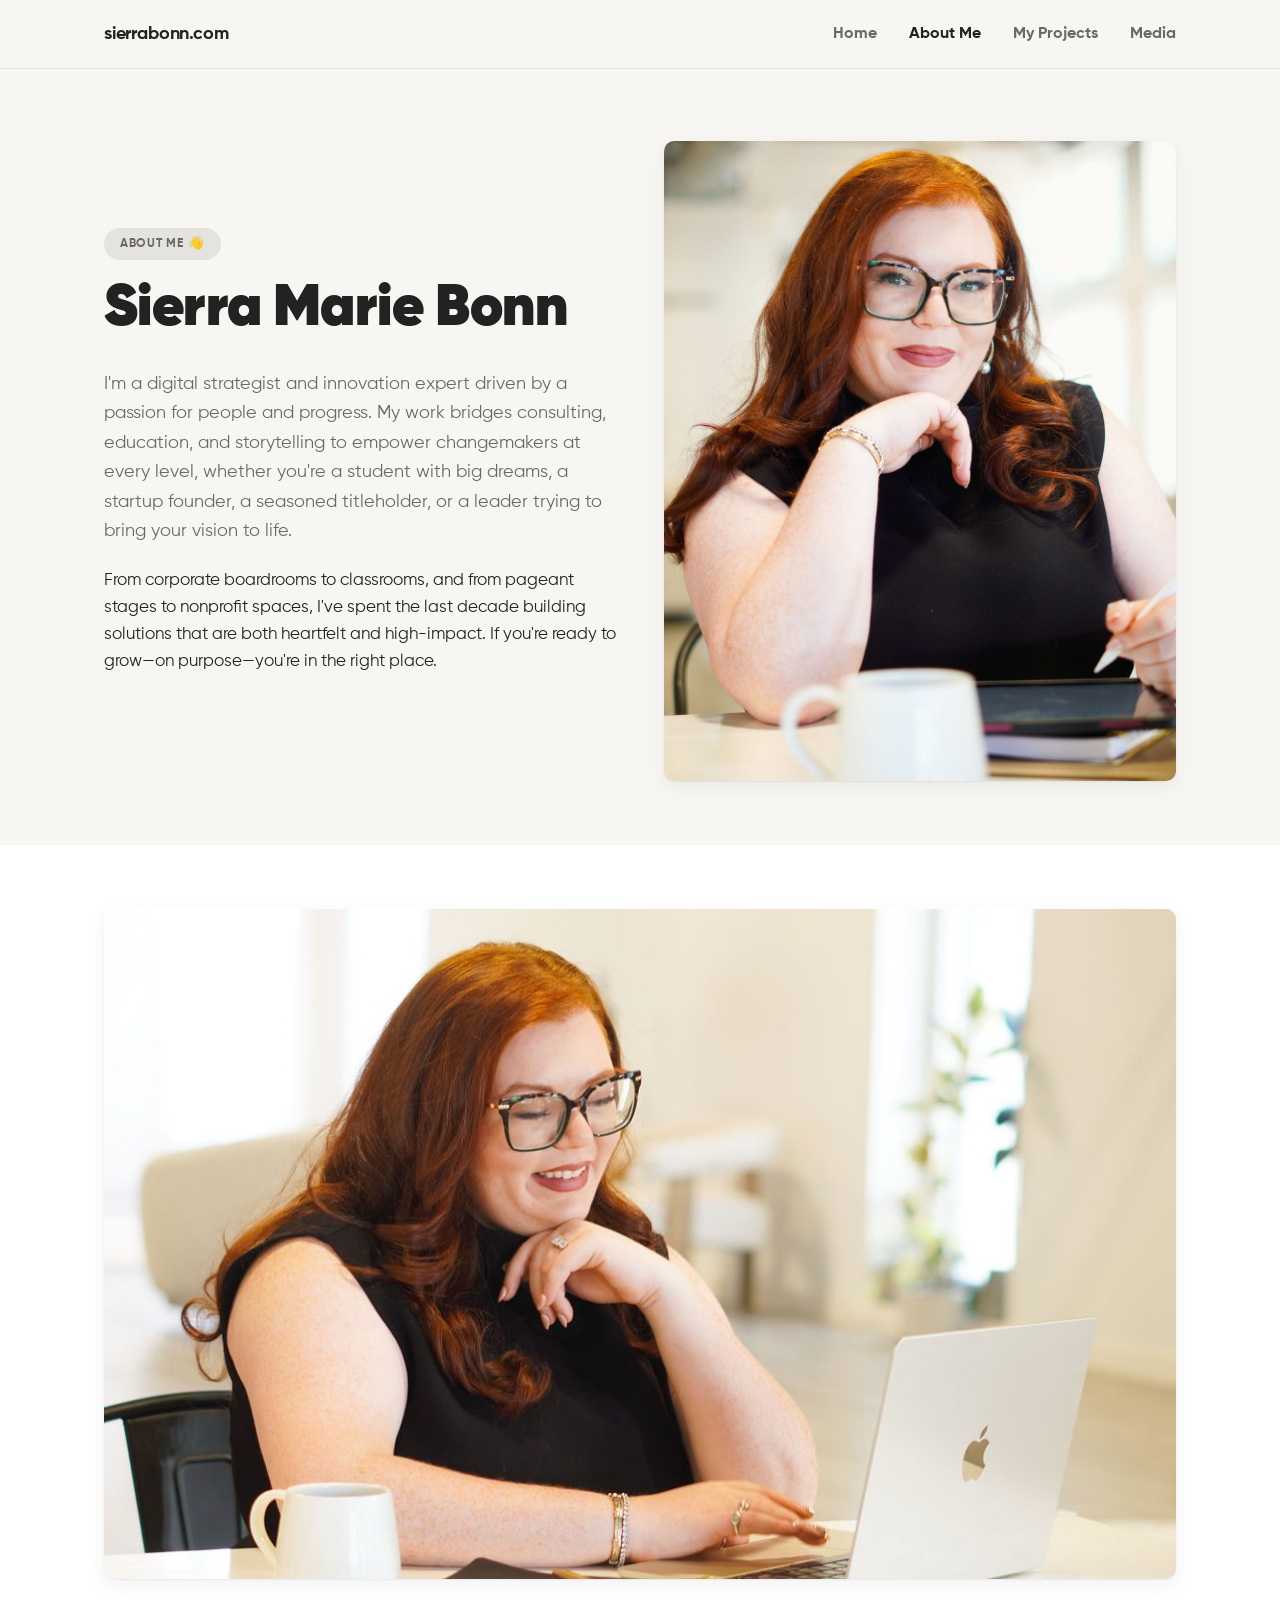
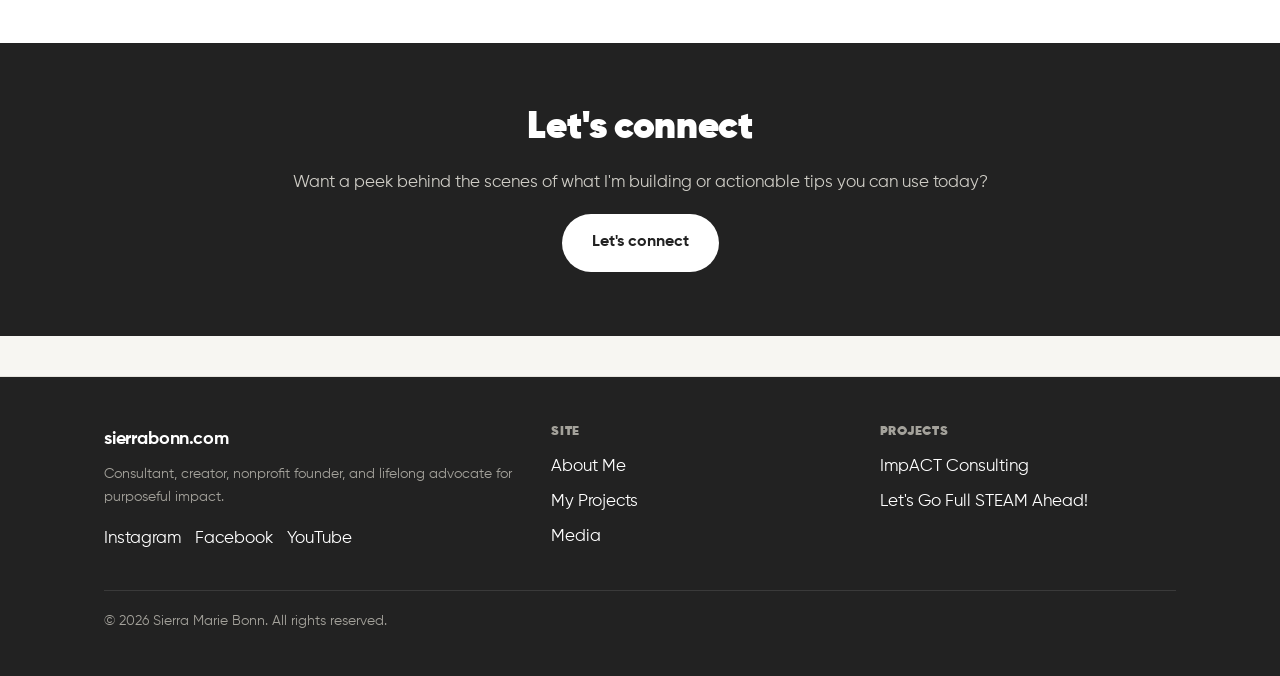
==== about-me.html @ 6b4b202c "Initial commit: sierrabonn.com rebuild from Framer to plain HTML/CSS/JS Rebuilt from the live Framer" ====
<!DOCTYPE html>
<html lang="en">
<head>
<meta charset="UTF-8">
<meta name="viewport" content="width=device-width, initial-scale=1">
<title>About Sierra Marie Bonn</title>
<meta name="description" content="Sierra Marie Bonn is a digital strategist and innovation expert whose work bridges consulting, education, and storytelling to empower changemakers.">
<link rel="canonical" href="https://sierrabonn.com/about-me.html">
<meta property="og:type" content="profile">
<meta property="og:title" content="About Sierra Marie Bonn">
<meta property="og:description" content="Sierra Marie Bonn is a digital strategist and innovation expert whose work bridges consulting, education, and storytelling to empower changemakers.">
<meta property="og:url" content="https://sierrabonn.com/about-me.html">
<link rel="icon" href="/assets/images/favicon.png">
<link rel="apple-touch-icon" href="/assets/images/apple-touch-icon.png">
<link rel="stylesheet" href="/css/style.css">
</head>
<body>
<a class="skip-link" href="#main">Skip to content</a>
<header class="site-header">
  <div class="container">
    <a class="logo" href="/index.html">sierrabonn.com</a>
    <button class="nav-toggle" aria-expanded="false" aria-controls="primary-nav">&#9776; Menu</button>
    <nav class="primary-nav" id="primary-nav" aria-label="Primary">
      <ul>
        <li><a href="/index.html">Home</a></li>
        <li><a href="/about-me.html" aria-current="page">About Me</a></li>
        <li><a href="/my-projects.html">My Projects</a></li>
        <li><a href="/media.html">Media</a></li>
      </ul>
    </nav>
  </div>
</header>

<main id="main">
  <section class="hero align-left">
    <div class="container grid grid-2" style="align-items:center; gap:48px;">
      <div>
        <span class="eyebrow">About me &#128075;</span>
        <h1>Sierra Marie Bonn</h1>
        <p class="lede">I'm a digital strategist and innovation expert driven by a passion for people and progress. My work bridges consulting, education, and storytelling to empower changemakers at every level, whether you're a student with big dreams, a startup founder, a seasoned titleholder, or a leader trying to bring your vision to life.</p>
        <p>From corporate boardrooms to classrooms, and from pageant stages to nonprofit spaces, I've spent the last decade building solutions that are both heartfelt and high-impact. If you're ready to grow&mdash;on purpose&mdash;you're in the right place.</p>
      </div>
      <img class="photo-feature" src="/assets/images/sierra-impact-headshot.jpeg" alt="Portrait of Sierra Marie Bonn" loading="lazy">
    </div>
  </section>

  <section class="section-alt">
    <div class="container">
      <img class="photo-feature photo-feature-wide" src="/assets/images/using-computer.jpeg" alt="Sierra Marie Bonn at work" loading="lazy">
    </div>
  </section>

  <section class="section-black text-center">
    <div class="container">
      <h2>Let's connect</h2>
      <p class="lede" style="margin-left:auto;margin-right:auto;">Want a peek behind the scenes of what I'm building or actionable tips you can use today?</p>
      <a class="btn btn-primary" href="mailto:sierramariebonn@gmail.com" style="background:#fff; color:#222;">Let's connect</a>
    </div>
  </section>
</main>

<footer class="site-footer">
  <div class="container">
    <div class="footer-grid">
      <div>
        <p class="logo" style="margin-bottom:10px;">sierrabonn.com</p>
        <p class="small" style="color:#a4a29b;">Consultant, creator, nonprofit founder, and lifelong advocate for purposeful impact.</p>
        <div class="footer-social">
          <a href="https://www.instagram.com/sierramariebonn/">Instagram</a>
          <a href="https://www.facebook.com/SierraMBonn/">Facebook</a>
          <a href="https://www.youtube.com/c/SierraMarieBonn/videos">YouTube</a>
        </div>
      </div>
      <div>
        <h4>Site</h4>
        <ul>
          <li><a href="/about-me.html">About Me</a></li>
          <li><a href="/my-projects.html">My Projects</a></li>
          <li><a href="/media.html">Media</a></li>
        </ul>
      </div>
      <div>
        <h4>Projects</h4>
        <ul>
          <li><a href="https://impactconsultingagency.org/">ImpACT Consulting</a></li>
          <li><a href="https://letsgofullsteamahead.com/">Let's Go Full STEAM Ahead!</a></li>
        </ul>
      </div>
    </div>
    <div class="footer-bottom">
      <p>&copy; 2026 Sierra Marie Bonn. All rights reserved.</p>
    </div>
  </div>
</footer>
<script src="/js/main.js"></script>
</body>
</html>
---- css/style.css ----
/* ==========================================================================
   sierrabonn.com — Personal site stylesheet
   Monochrome brand: soft black, white, off-white. Gilroy throughout
   (no separate display font) — distinct from the ImpACT Consulting brand
   kit on purpose, per Sierra's direction.
   ========================================================================== */

:root {
  --black: #222222;      /* soft black, not pure #000 — primary text, headlines, buttons */
  --white: #ffffff;
  --off-white: #f7f6f2;  /* page background */
  --line: #e5e3dd;       /* borders, dividers */
  --muted: #6b6963;      /* secondary/caption text */

  --font-body: "Gilroy", -apple-system, BlinkMacSystemFont, "Segoe UI", sans-serif;

  --maxw: 1120px;
  --radius: 10px;
  --shadow-card: 0 1px 2px rgba(34,34,34,0.06), 0 6px 20px rgba(34,34,34,0.06);
  --focus-ring: 0 0 0 3px rgba(34,34,34,0.35);
}

@font-face {
  font-family: "Gilroy";
  src: url("/assets/fonts/Gilroy-Light.woff2") format("woff2");
  font-weight: 300; font-style: normal; font-display: swap;
}
@font-face {
  font-family: "Gilroy";
  src: url("/assets/fonts/Gilroy-Regular.woff2") format("woff2");
  font-weight: 400; font-style: normal; font-display: swap;
}
@font-face {
  font-family: "Gilroy";
  src: url("/assets/fonts/Gilroy-Medium.woff2") format("woff2");
  font-weight: 500; font-style: normal; font-display: swap;
}
@font-face {
  font-family: "Gilroy";
  src: url("/assets/fonts/Gilroy-Bold.woff2") format("woff2");
  font-weight: 700; font-style: normal; font-display: swap;
}
@font-face {
  font-family: "Gilroy";
  src: url("/assets/fonts/Gilroy-Heavy.woff2") format("woff2");
  font-weight: 800; font-style: normal; font-display: swap;
}

/* ---------- Reset ---------- */
*, *::before, *::after { box-sizing: border-box; }
html { scroll-behavior: smooth; }
body {
  margin: 0;
  background: var(--off-white);
  color: var(--black);
  font-family: var(--font-body);
  font-size: 17px;
  line-height: 1.6;
  -webkit-font-smoothing: antialiased;
}
img { max-width: 100%; display: block; height: auto; }
a { color: var(--black); text-decoration: none; }
a:hover { text-decoration: underline; }
h1, h2, h3, h4 {
  font-family: var(--font-body);
  font-weight: 800;
  line-height: 1.1;
  letter-spacing: -0.01em;
  color: var(--black);
  margin: 0 0 0.5em;
}
h1 { font-size: clamp(2.4rem, 4vw + 1rem, 3.6rem); }
h2 { font-size: clamp(1.7rem, 2vw + 1rem, 2.4rem); }
h3 { font-size: 1.3rem; font-weight: 700; }
p { margin: 0 0 1.1em; }
.container {
  max-width: var(--maxw);
  margin: 0 auto;
  padding: 0 24px;
}
.visually-hidden {
  position: absolute; width: 1px; height: 1px;
  overflow: hidden; clip: rect(0 0 0 0); white-space: nowrap;
}
.skip-link {
  position: absolute; left: -999px; top: 0;
  background: var(--black); color: #fff;
  padding: 10px 16px; z-index: 100; border-radius: 0 0 8px 0;
}
.skip-link:focus { left: 0; }

a:focus-visible, button:focus-visible, input:focus-visible,
select:focus-visible, textarea:focus-visible {
  outline: none;
  box-shadow: var(--focus-ring);
  border-radius: 4px;
}

/* ---------- Header / Nav ---------- */
.site-header {
  border-bottom: 1px solid var(--line);
  background: var(--off-white);
  position: sticky;
  top: 0;
  z-index: 50;
}
.site-header .container {
  display: flex;
  align-items: center;
  justify-content: space-between;
  padding-top: 20px;
  padding-bottom: 20px;
  gap: 24px;
}
.logo {
  font-weight: 700;
  font-size: 1.1rem;
  color: var(--black);
  letter-spacing: -0.01em;
}
.nav-toggle {
  display: none;
  align-items: center;
  justify-content: center;
  min-width: 44px;
  min-height: 44px;
  background: none;
  border: 1px solid var(--line);
  border-radius: 8px;
  padding: 8px 10px;
  font-size: 1.1rem;
  cursor: pointer;
  color: var(--black);
}
.primary-nav ul {
  list-style: none;
  display: flex;
  align-items: center;
  gap: 32px;
  margin: 0;
  padding: 0;
}
.primary-nav a {
  color: var(--muted);
  font-weight: 600;
  font-size: 0.98rem;
}
.primary-nav a:hover,
.primary-nav a[aria-current="page"] { color: var(--black); text-decoration: none; }

@media (max-width: 780px) {
  .nav-toggle { display: inline-flex; }
  .primary-nav {
    position: absolute;
    left: 0; right: 0; top: 100%;
    background: var(--off-white);
    border-bottom: 1px solid var(--line);
    display: none;
  }
  .primary-nav.open { display: block; }
  .primary-nav ul {
    flex-direction: column;
    align-items: stretch;
    gap: 0;
    padding: 8px 24px 20px;
  }
  .primary-nav li { border-top: 1px solid var(--line); }
  .primary-nav li:first-child { border-top: none; }
  .primary-nav a { display: block; padding: 14px 4px; }
}

/* ---------- Hero ---------- */
.hero { padding: 72px 0 64px; }
.hero.align-left { text-align: left; }
.hero-actions {
  display: flex;
  gap: 14px;
  flex-wrap: wrap;
  margin-top: 28px;
}
.hero .lede {
  font-size: 1.15rem;
  color: var(--muted);
  max-width: 560px;
}

/* ---------- Buttons ---------- */
.btn {
  display: inline-block;
  padding: 14px 28px;
  border-radius: 999px;
  font-weight: 700;
  font-size: 0.98rem;
  border: 2px solid transparent;
  cursor: pointer;
}
.btn-primary { background: var(--black); color: #fff; }
.btn-primary:hover { background: #000; text-decoration: none; color: #fff; }
.btn-outline { border-color: var(--black); color: var(--black); background: transparent; }
.btn-outline:hover { background: var(--black); color: var(--off-white); text-decoration: none; }

/* ---------- Sections ---------- */
section { padding: 64px 0; }
.section-alt { background: var(--white); }
.section-black { background: var(--black); color: var(--off-white); }
.section-black h2, .section-black h1 { color: var(--white); }
.section-black .muted, .section-black p { color: #cfcdc6; }
.section-head { max-width: 640px; margin: 0 auto 40px; }
.section-head.align-left { margin-left: 0; }
.eyebrow {
  display: inline-block;
  color: var(--muted);
  background: var(--line);
  border-radius: 999px;
  padding: 6px 16px;
  font-weight: 700;
  font-size: 0.78rem;
  letter-spacing: 0.06em;
  text-transform: uppercase;
  margin-bottom: 18px;
}

/* ---------- Grid / Cards ---------- */
.grid { display: grid; gap: 24px; }
.grid-2 { grid-template-columns: repeat(2, 1fr); }
.grid-3 { grid-template-columns: repeat(3, 1fr); }
@media (max-width: 880px) {
  .grid-2, .grid-3 { grid-template-columns: 1fr; }
}
.card {
  background: var(--white);
  border: 1px solid var(--line);
  border-radius: var(--radius);
  padding: 28px;
  box-shadow: var(--shadow-card);
}
.card h3 { margin-bottom: 10px; }
.card .tag {
  display: inline-block;
  font-size: 0.72rem;
  font-weight: 700;
  letter-spacing: 0.05em;
  text-transform: uppercase;
  color: var(--muted);
  background: var(--off-white);
  padding: 4px 10px;
  border-radius: 999px;
  margin-bottom: 12px;
}
.card-link { font-weight: 700; }

/* Photo */
.photo-feature {
  width: 100%;
  aspect-ratio: 4 / 5;
  border-radius: var(--radius);
  box-shadow: var(--shadow-card);
  object-fit: cover;
}
.photo-feature-wide { aspect-ratio: 16 / 10; }

/* ---------- Topic pills (Media page: "what I speak on") ---------- */
.pill-list { display: flex; flex-wrap: wrap; gap: 10px; margin-top: 8px; }
.pill {
  display: inline-block;
  padding: 8px 16px;
  border: 1px solid var(--line);
  border-radius: 999px;
  font-size: 0.92rem;
  font-weight: 600;
  color: var(--black);
  background: var(--white);
}

/* ---------- Press / media mentions ---------- */
.press-item {
  display: flex;
  align-items: center;
  justify-content: space-between;
  gap: 16px;
  padding: 20px 0;
  border-bottom: 1px solid var(--line);
}
.press-item:last-child { border-bottom: none; }
.press-item .press-outlet { font-weight: 700; font-size: 1.02rem; }
.press-item .press-desc { color: var(--muted); font-size: 0.94rem; margin: 2px 0 0; }
.press-item .press-link { white-space: nowrap; font-weight: 700; }

/* ---------- Footer ---------- */
.site-footer {
  border-top: 1px solid var(--line);
  background: var(--black);
  color: #cfcdc6;
  padding: 48px 0 28px;
  margin-top: 40px;
}
.site-footer a { color: #fff; }
.site-footer .logo { color: #fff; }
.footer-grid {
  display: grid;
  grid-template-columns: 1.4fr 1fr 1fr;
  gap: 32px;
  margin-bottom: 32px;
}
@media (max-width: 780px) {
  .footer-grid { grid-template-columns: 1fr 1fr; }
}
.footer-grid h4 {
  font-size: 0.8rem;
  text-transform: uppercase;
  letter-spacing: 0.06em;
  margin-bottom: 14px;
  color: #a4a29b;
}
.footer-grid ul { list-style: none; padding: 0; margin: 0; }
.footer-grid li { margin-bottom: 8px; }
.footer-social { display: flex; gap: 14px; margin-top: 14px; }
.footer-bottom {
  border-top: 1px solid #3a3a3a;
  padding-top: 20px;
  display: flex;
  justify-content: space-between;
  flex-wrap: wrap;
  gap: 10px;
  font-size: 0.85rem;
  color: #a4a29b;
}

/* ---------- Utility ---------- */
.text-center { text-align: center; }
.small { font-size: 0.9rem; color: var(--muted); }
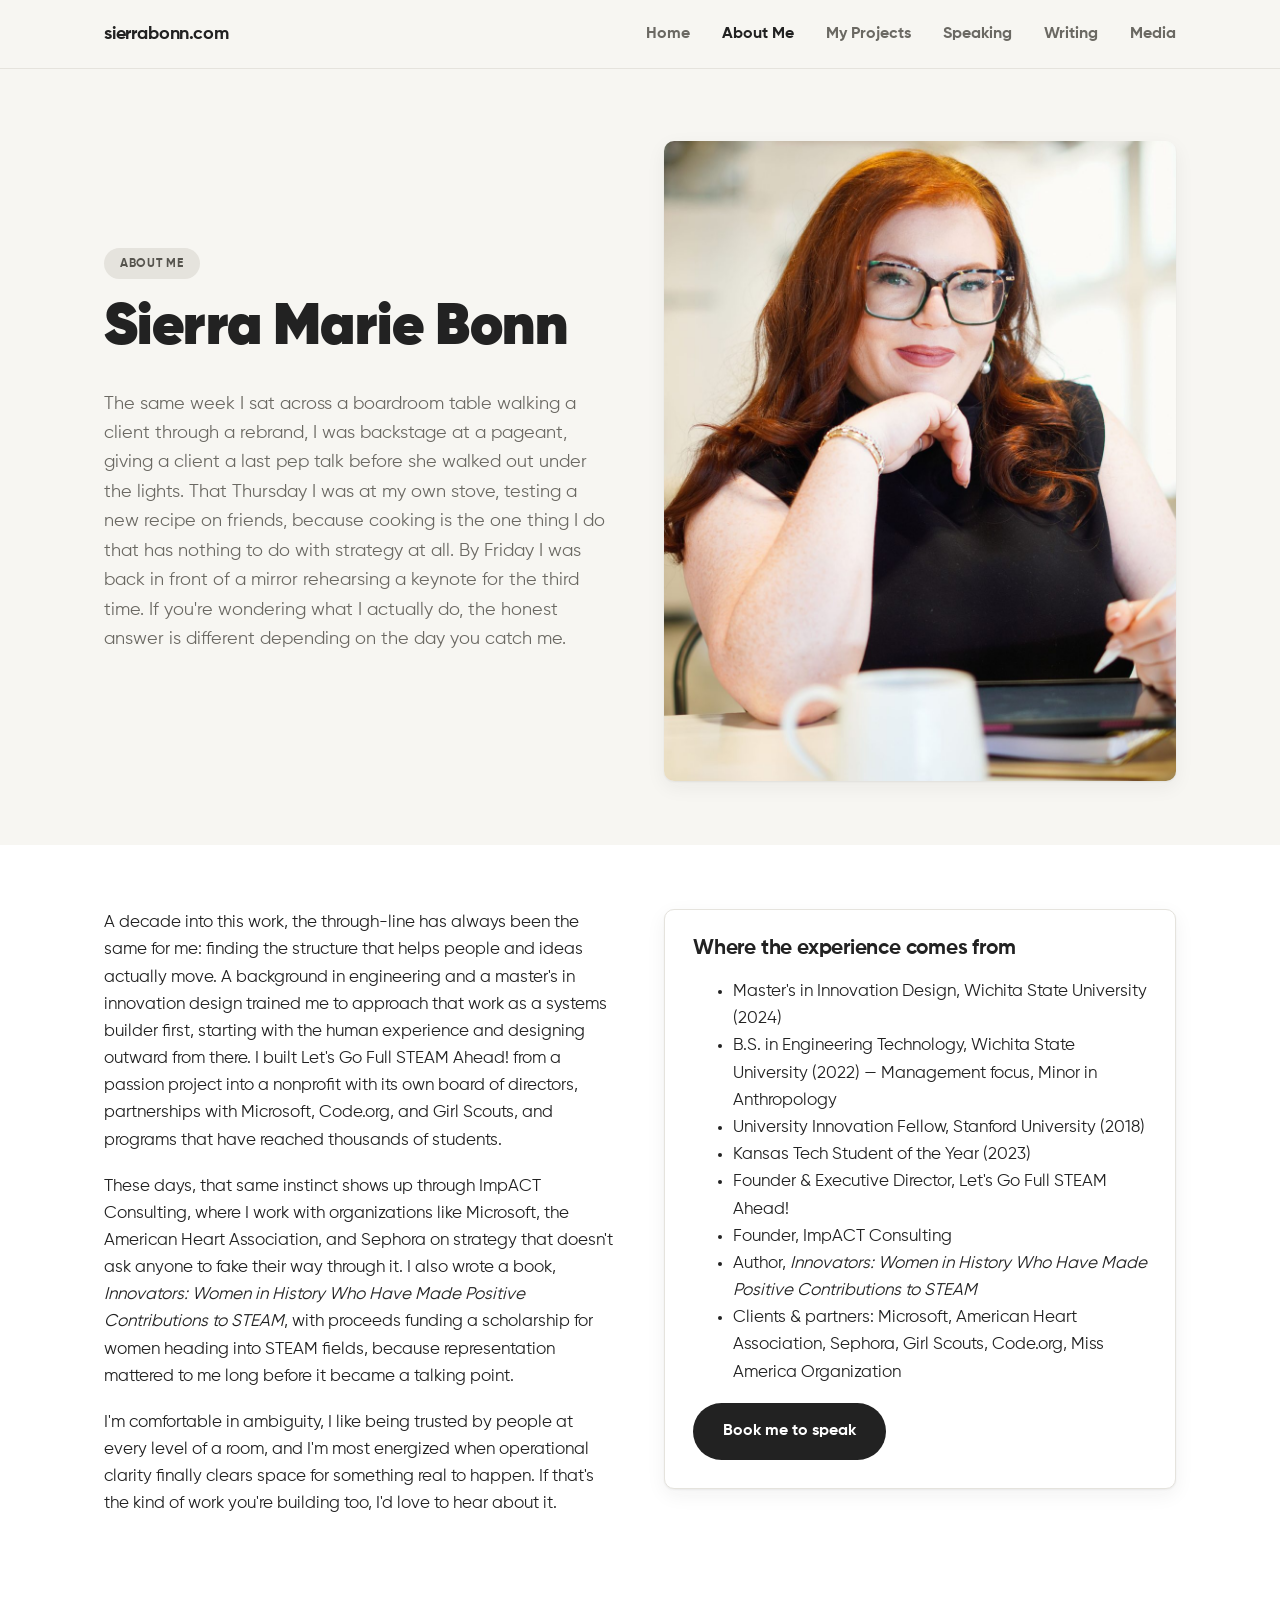
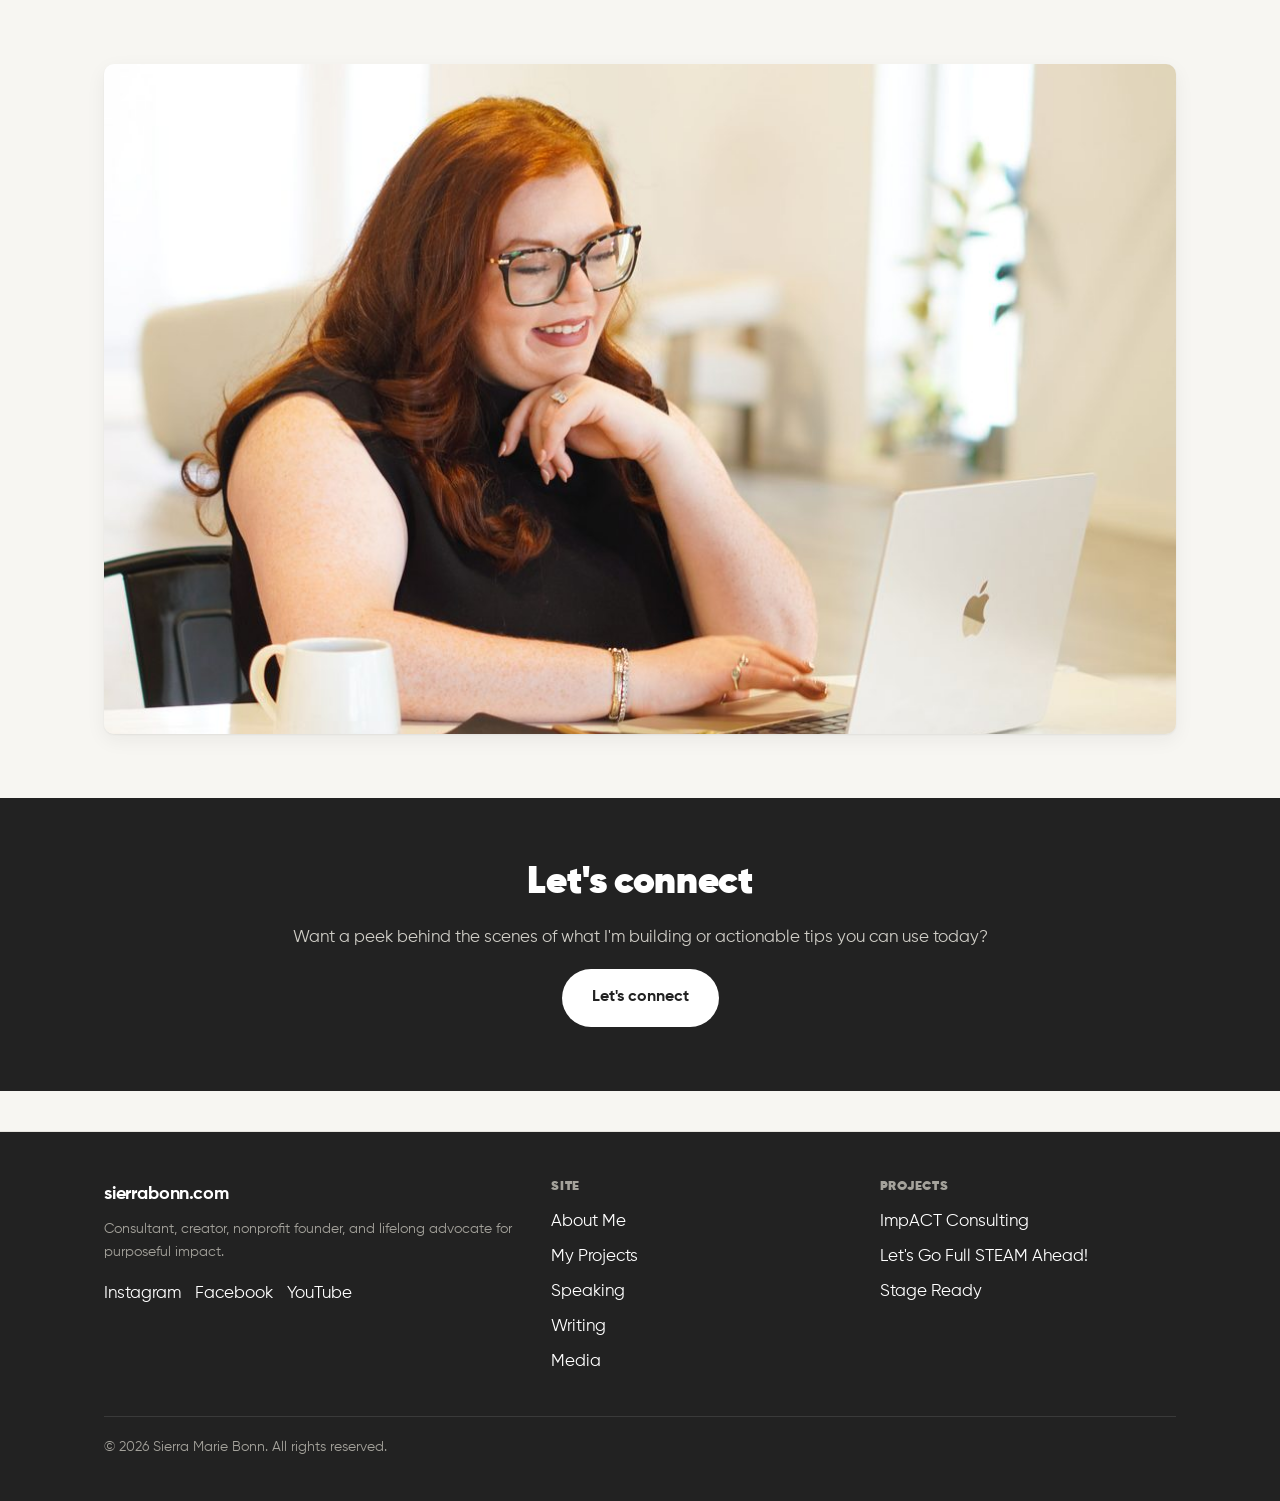
==== commit b0720d65: "Add Speaking, Writing, and Media Kit pages; rewrite About Me in voice; fix contrast issues - Rewrite" ====
--- a/about-me.html
+++ b/about-me.html
@@ -3,16 +3,48 @@
 <head>
 <meta charset="UTF-8">
 <meta name="viewport" content="width=device-width, initial-scale=1">
-<title>About Sierra Marie Bonn</title>
-<meta name="description" content="Sierra Marie Bonn is a digital strategist and innovation expert whose work bridges consulting, education, and storytelling to empower changemakers.">
+<title>About Sierra Marie Bonn | Consultant, Speaker &amp; Founder</title>
+<meta name="description" content="Sierra Marie Bonn is a consultant and nonprofit founder who has worked with Microsoft, Sephora, and the American Heart Association.">
 <link rel="canonical" href="https://sierrabonn.com/about-me.html">
 <meta property="og:type" content="profile">
-<meta property="og:title" content="About Sierra Marie Bonn">
-<meta property="og:description" content="Sierra Marie Bonn is a digital strategist and innovation expert whose work bridges consulting, education, and storytelling to empower changemakers.">
+<meta property="og:title" content="About Sierra Marie Bonn | Consultant, Speaker &amp; Founder">
+<meta property="og:description" content="Sierra Marie Bonn is a consultant and nonprofit founder who has worked with Microsoft, Sephora, and the American Heart Association.">
 <meta property="og:url" content="https://sierrabonn.com/about-me.html">
 <link rel="icon" href="/assets/images/favicon.png">
 <link rel="apple-touch-icon" href="/assets/images/apple-touch-icon.png">
 <link rel="stylesheet" href="/css/style.css">
+<script type="application/ld+json">
+{
+  "@context": "https://schema.org",
+  "@type": "Person",
+  "name": "Sierra Marie Bonn",
+  "alternateName": "Sierra Bonn",
+  "url": "https://sierrabonn.com/about-me.html",
+  "image": "https://sierrabonn.com/assets/images/sierra-impact-headshot.jpeg",
+  "jobTitle": ["Founder, ImpACT Consulting", "Executive Director, Let's Go Full STEAM Ahead!"],
+  "worksFor": [
+    { "@type": "Organization", "name": "ImpACT Consulting", "url": "https://impactconsultingagency.org/" },
+    { "@type": "Organization", "name": "Let's Go Full STEAM Ahead!", "url": "https://letsgofullsteamahead.com/" }
+  ],
+  "alumniOf": [
+    { "@type": "CollegeOrUniversity", "name": "Wichita State University" },
+    { "@type": "CollegeOrUniversity", "name": "Stanford University" }
+  ],
+  "award": ["Kansas Tech Student of the Year (2023)", "University Innovation Fellow, Stanford University (2018)"],
+  "knowsAbout": ["Digital Strategy", "STEAM Education", "Nonprofit Leadership", "Innovation Design", "Public Speaking", "Pageant Coaching"],
+  "author": {
+    "@type": "Book",
+    "name": "Innovators: Women in History Who Have Made Positive Contributions to STEAM"
+  },
+  "sameAs": [
+    "https://www.instagram.com/sierramariebonn/",
+    "https://www.facebook.com/SierraMBonn/",
+    "https://www.youtube.com/c/SierraMarieBonn/videos",
+    "https://sierramariebonn.substack.com/",
+    "https://impactconsultingagency.org/"
+  ]
+}
+</script>
 </head>
 <body>
 <a class="skip-link" href="#main">Skip to content</a>
@@ -25,6 +57,8 @@
         <li><a href="/index.html">Home</a></li>
         <li><a href="/about-me.html" aria-current="page">About Me</a></li>
         <li><a href="/my-projects.html">My Projects</a></li>
+        <li><a href="/speaking.html">Speaking</a></li>
+        <li><a href="/writing.html">Writing</a></li>
         <li><a href="/media.html">Media</a></li>
       </ul>
     </nav>
@@ -35,16 +69,39 @@
   <section class="hero align-left">
     <div class="container grid grid-2" style="align-items:center; gap:48px;">
       <div>
-        <span class="eyebrow">About me &#128075;</span>
+        <span class="eyebrow">About me</span>
         <h1>Sierra Marie Bonn</h1>
-        <p class="lede">I'm a digital strategist and innovation expert driven by a passion for people and progress. My work bridges consulting, education, and storytelling to empower changemakers at every level, whether you're a student with big dreams, a startup founder, a seasoned titleholder, or a leader trying to bring your vision to life.</p>
-        <p>From corporate boardrooms to classrooms, and from pageant stages to nonprofit spaces, I've spent the last decade building solutions that are both heartfelt and high-impact. If you're ready to grow&mdash;on purpose&mdash;you're in the right place.</p>
+        <p class="lede">The same week I sat across a boardroom table walking a client through a rebrand, I was backstage at a pageant, giving a client a last pep talk before she walked out under the lights. That Thursday I was at my own stove, testing a new recipe on friends, because cooking is the one thing I do that has nothing to do with strategy at all. By Friday I was back in front of a mirror rehearsing a keynote for the third time. If you're wondering what I actually do, the honest answer is different depending on the day you catch me.</p>
       </div>
       <img class="photo-feature" src="/assets/images/sierra-impact-headshot.jpeg" alt="Portrait of Sierra Marie Bonn" loading="lazy">
     </div>
   </section>
 
   <section class="section-alt">
+    <div class="container grid grid-2" style="align-items:start; gap:48px;">
+      <div>
+        <p>A decade into this work, the through-line has always been the same for me: finding the structure that helps people and ideas actually move. A background in engineering and a master's in innovation design trained me to approach that work as a systems builder first, starting with the human experience and designing outward from there. I built Let's Go Full STEAM Ahead! from a passion project into a nonprofit with its own board of directors, partnerships with Microsoft, Code.org, and Girl Scouts, and programs that have reached thousands of students.</p>
+        <p>These days, that same instinct shows up through ImpACT Consulting, where I work with organizations like Microsoft, the American Heart Association, and Sephora on strategy that doesn't ask anyone to fake their way through it. I also wrote a book, <em>Innovators: Women in History Who Have Made Positive Contributions to STEAM</em>, with proceeds funding a scholarship for women heading into STEAM fields, because representation mattered to me long before it became a talking point.</p>
+        <p>I'm comfortable in ambiguity, I like being trusted by people at every level of a room, and I'm most energized when operational clarity finally clears space for something real to happen. If that's the kind of work you're building too, I'd love to hear about it.</p>
+      </div>
+      <div class="card">
+        <h3>Where the experience comes from</h3>
+        <ul>
+          <li>Master's in Innovation Design, Wichita State University (2024)</li>
+          <li>B.S. in Engineering Technology, Wichita State University (2022) &mdash; Management focus, Minor in Anthropology</li>
+          <li>University Innovation Fellow, Stanford University (2018)</li>
+          <li>Kansas Tech Student of the Year (2023)</li>
+          <li>Founder &amp; Executive Director, <a href="https://letsgofullsteamahead.com/">Let's Go Full STEAM Ahead!</a></li>
+          <li>Founder, <a href="https://impactconsultingagency.org/">ImpACT Consulting</a></li>
+          <li>Author, <em>Innovators: Women in History Who Have Made Positive Contributions to STEAM</em></li>
+          <li>Clients &amp; partners: Microsoft, American Heart Association, Sephora, Girl Scouts, Code.org, Miss America Organization</li>
+        </ul>
+        <a class="btn btn-primary" href="https://impactconsulting361378.hbportal.co/schedule/69012b7ce7403600354c7712">Book me to speak</a>
+      </div>
+    </div>
+  </section>
+
+  <section>
     <div class="container">
       <img class="photo-feature photo-feature-wide" src="/assets/images/using-computer.jpeg" alt="Sierra Marie Bonn at work" loading="lazy">
     </div>
@@ -54,7 +111,7 @@
     <div class="container">
       <h2>Let's connect</h2>
       <p class="lede" style="margin-left:auto;margin-right:auto;">Want a peek behind the scenes of what I'm building or actionable tips you can use today?</p>
-      <a class="btn btn-primary" href="mailto:sierramariebonn@gmail.com" style="background:#fff; color:#222;">Let's connect</a>
+      <a class="btn btn-primary" href="https://sierramariebonn.substack.com/subscribe" style="background:#fff; color:#222;">Let's connect</a>
     </div>
   </section>
 </main>
@@ -76,6 +133,8 @@
         <ul>
           <li><a href="/about-me.html">About Me</a></li>
           <li><a href="/my-projects.html">My Projects</a></li>
+          <li><a href="/speaking.html">Speaking</a></li>
+          <li><a href="/writing.html">Writing</a></li>
           <li><a href="/media.html">Media</a></li>
         </ul>
       </div>
@@ -84,6 +143,7 @@
         <ul>
           <li><a href="https://impactconsultingagency.org/">ImpACT Consulting</a></li>
           <li><a href="https://letsgofullsteamahead.com/">Let's Go Full STEAM Ahead!</a></li>
+          <li><a href="https://smbonn.github.io/stage-ready-landing-page/">Stage Ready</a></li>
         </ul>
       </div>
     </div>
--- a/css/style.css
+++ b/css/style.css
@@ -11,13 +11,14 @@
   --off-white: #f7f6f2;  /* page background */
   --line: #e5e3dd;       /* borders, dividers */
   --muted: #6b6963;      /* secondary/caption text */
+  --muted-strong: #57554f; /* muted text on --line backgrounds (e.g. eyebrow pill) — needed for 4.5:1 AA contrast */
 
   --font-body: "Gilroy", -apple-system, BlinkMacSystemFont, "Segoe UI", sans-serif;
 
   --maxw: 1120px;
   --radius: 10px;
   --shadow-card: 0 1px 2px rgba(34,34,34,0.06), 0 6px 20px rgba(34,34,34,0.06);
-  --focus-ring: 0 0 0 3px rgba(34,34,34,0.35);
+  --focus-ring: 0 0 0 3px rgba(34,34,34,0.6); /* alpha raised from 0.35 — the old value composited to ~2.1:1 against white/off-white, below the 3:1 WCAG minimum for focus indicators */
 }
 
 @font-face {
@@ -94,6 +95,17 @@
   outline: none;
   box-shadow: var(--focus-ring);
   border-radius: 4px;
+}
+/* The dark focus ring above has no contrast against black sections/footer —
+   swap to a light ring wherever the backdrop is dark. */
+.section-black a:focus-visible, .section-black button:focus-visible,
+.site-footer a:focus-visible, .site-footer button:focus-visible {
+  box-shadow: 0 0 0 3px rgba(255,255,255,0.85);
+}
+/* ...except links inside a white .card sitting on a black section — those
+   need the dark ring back, since their immediate background is still white. */
+.section-black .card a:focus-visible {
+  box-shadow: var(--focus-ring);
 }
 
 /* ---------- Header / Nav ---------- */
@@ -184,6 +196,34 @@
   max-width: 560px;
 }
 
+/* ---------- Hero typewriter (index.html "intention.") ---------- */
+.type-hero {
+  display: inline-block;
+  overflow: hidden;
+  white-space: nowrap;
+  vertical-align: bottom;
+  width: 0;
+  border-right: 0.08em solid currentColor;
+  animation:
+    type-hero-text 1.3s steps(10, end) 0.5s forwards,
+    type-hero-caret 0.75s step-end infinite;
+}
+@keyframes type-hero-text {
+  from { width: 0; }
+  to { width: 10ch; }
+}
+@keyframes type-hero-caret {
+  from, to { border-color: transparent; }
+  50% { border-color: currentColor; }
+}
+@media (prefers-reduced-motion: reduce) {
+  .type-hero {
+    width: 10ch;
+    border-right: none;
+    animation: none;
+  }
+}
+
 /* ---------- Buttons ---------- */
 .btn {
   display: inline-block;
@@ -205,11 +245,16 @@
 .section-black { background: var(--black); color: var(--off-white); }
 .section-black h2, .section-black h1 { color: var(--white); }
 .section-black .muted, .section-black p { color: #cfcdc6; }
+/* Cards keep their normal (white-background) text colors even inside a
+   black section — the light gray above is only for text sitting directly
+   on the black background, and was failing contrast at ~1.6:1 on cards. */
+.section-black .card,
+.section-black .card p { color: var(--black); }
 .section-head { max-width: 640px; margin: 0 auto 40px; }
 .section-head.align-left { margin-left: 0; }
 .eyebrow {
   display: inline-block;
-  color: var(--muted);
+  color: var(--muted-strong);
   background: var(--line);
   border-radius: 999px;
   padding: 6px 16px;
@@ -286,6 +331,12 @@
 .press-item .press-desc { color: var(--muted); font-size: 0.94rem; margin: 2px 0 0; }
 .press-item .press-link { white-space: nowrap; font-weight: 700; }
 
+/* ---------- Articles / Substack feed ---------- */
+.article-card { display: flex; flex-direction: column; height: 100%; }
+.article-card .meta { font-size: 0.82rem; color: var(--muted); margin-bottom: 8px; }
+#substack-feed .card { min-height: 100%; }
+.feed-status { color: var(--muted); font-size: 0.92rem; }
+
 /* ---------- Footer ---------- */
 .site-footer {
   border-top: 1px solid var(--line);
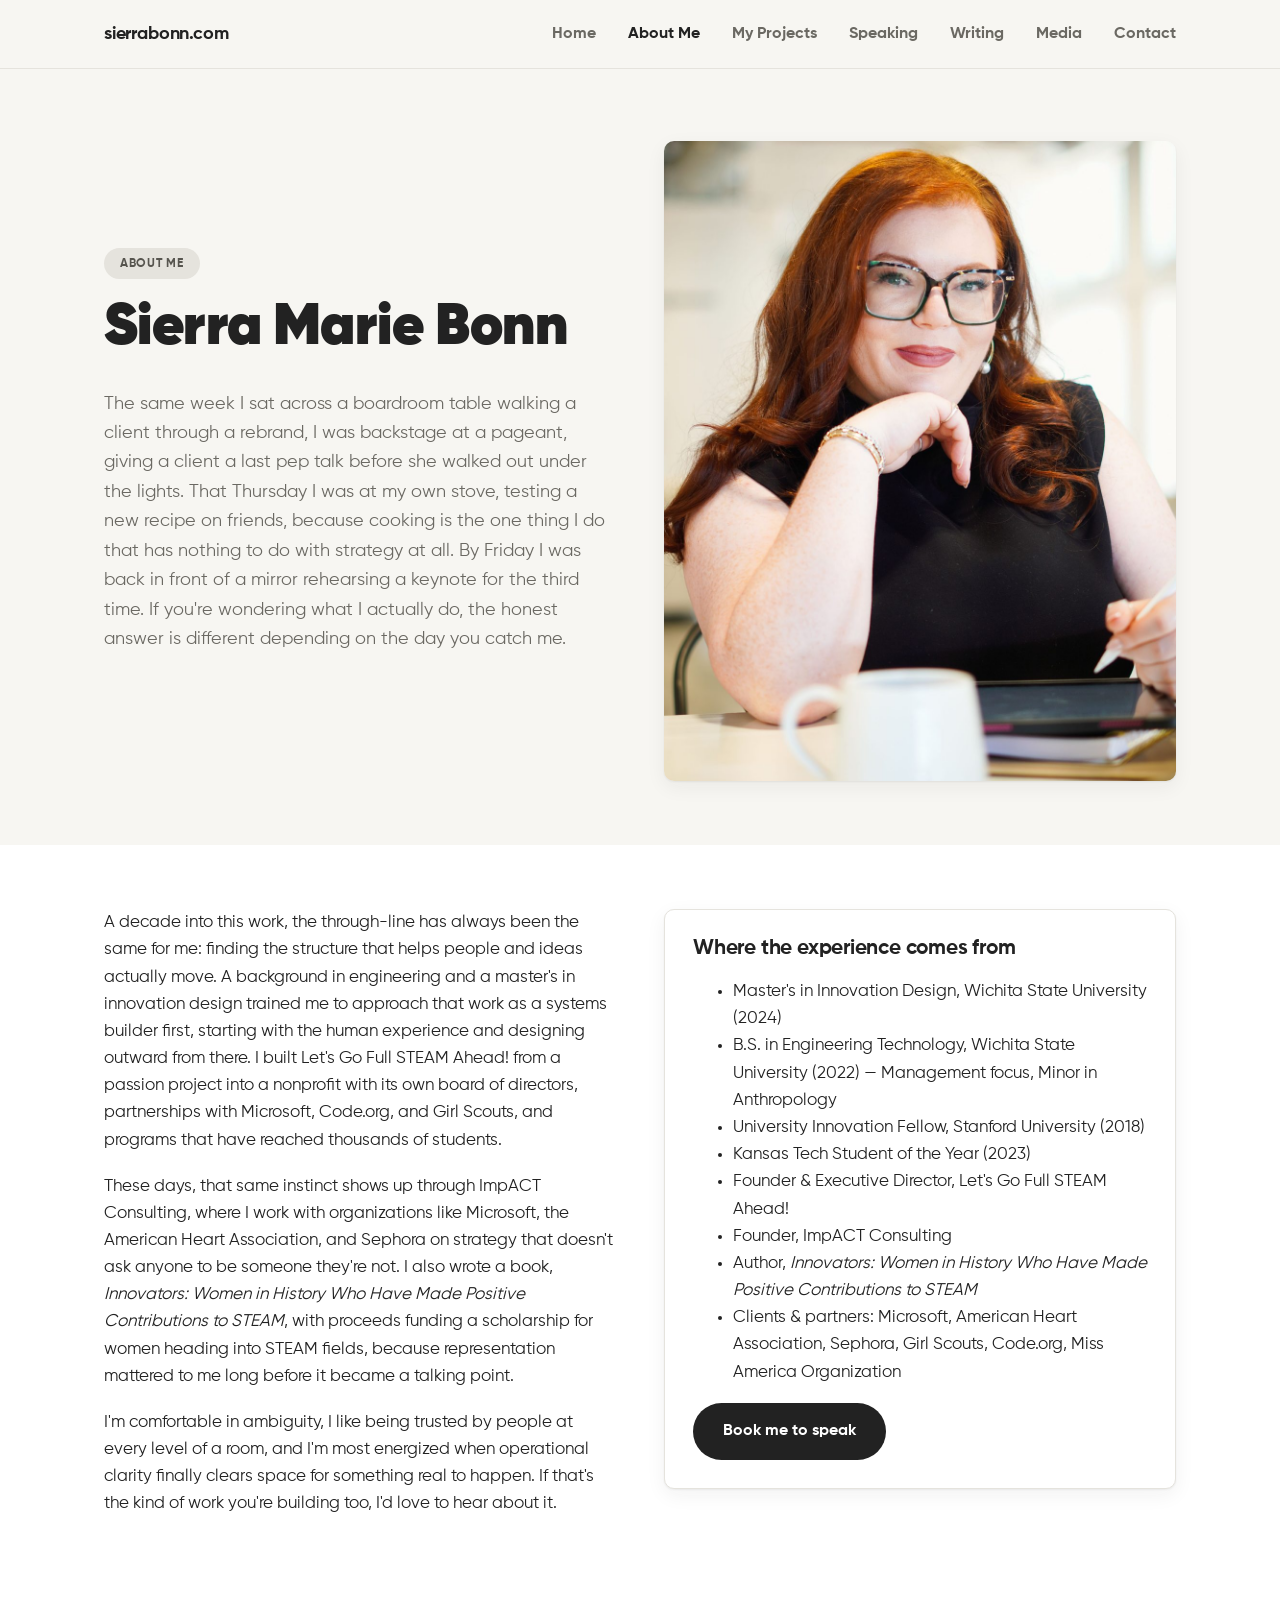
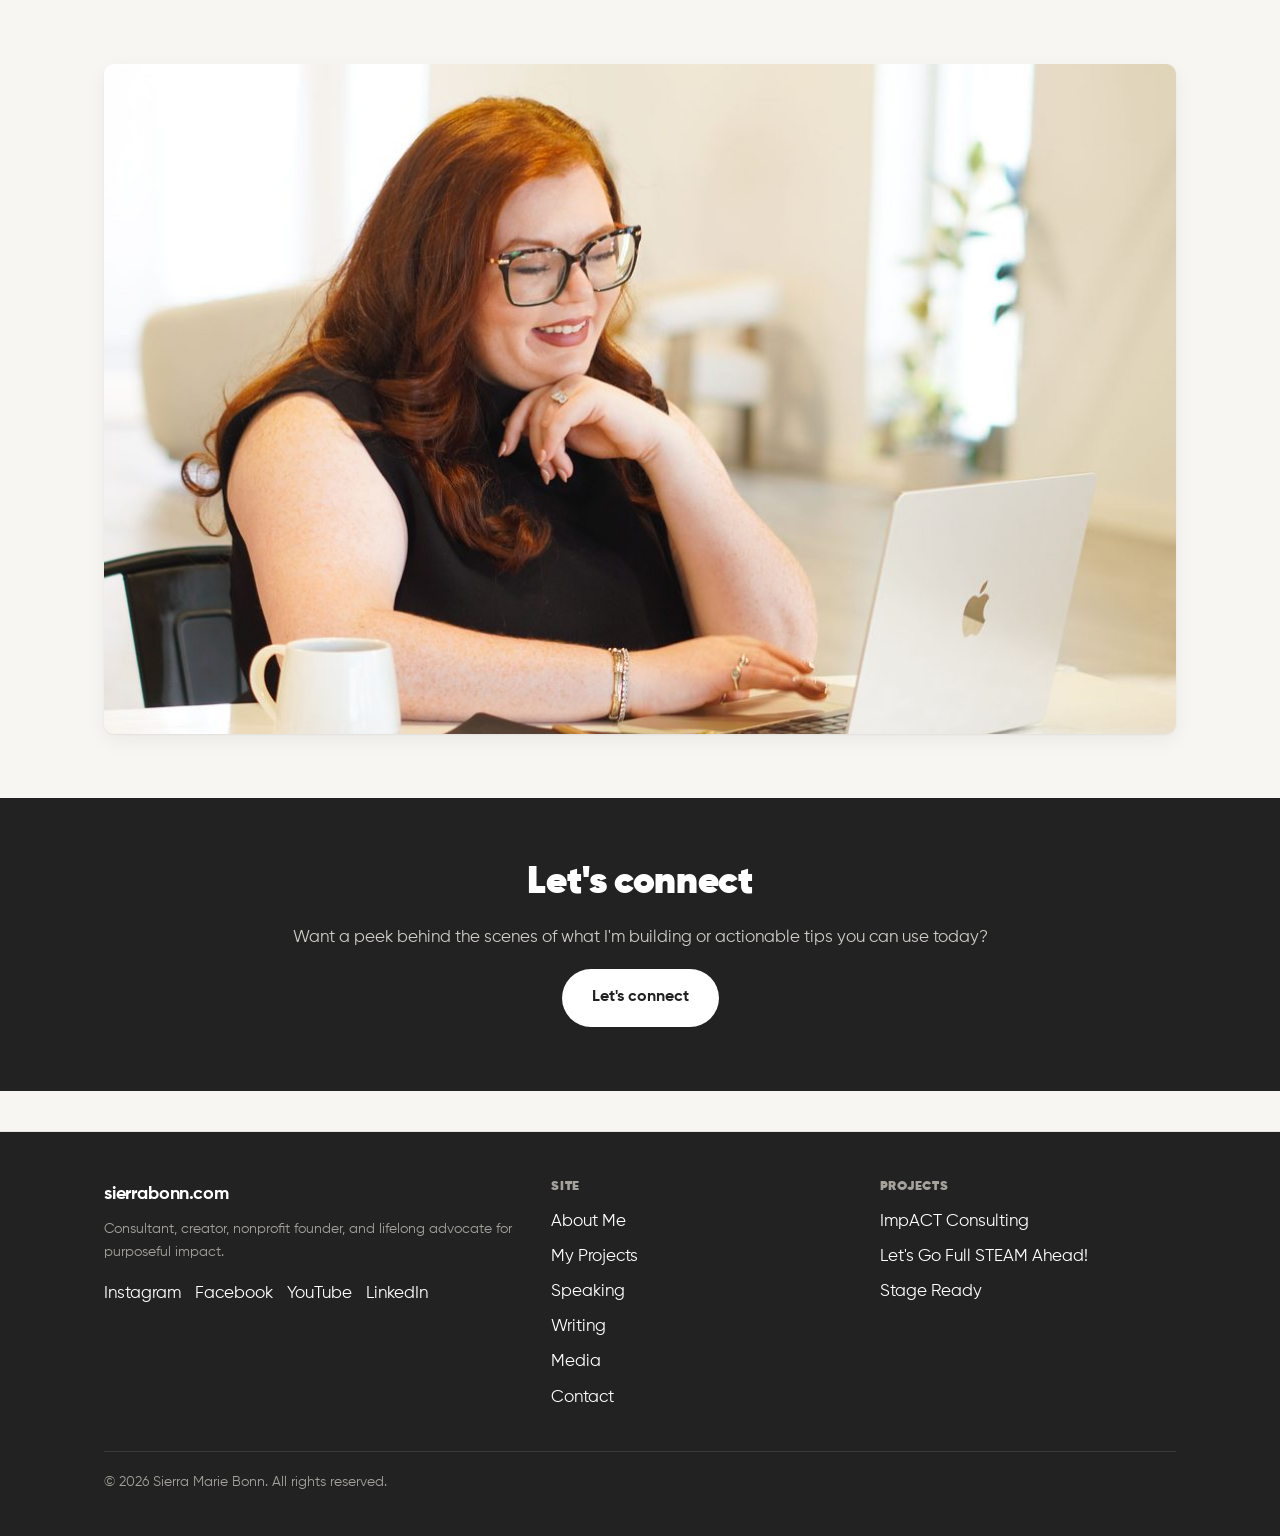
==== commit facdad17: "Site-wide voice/content audit: add Contact page, fix stale copy, harmonize topics - Fix homepage Abo" ====
--- a/about-me.html
+++ b/about-me.html
@@ -60,6 +60,7 @@
         <li><a href="/speaking.html">Speaking</a></li>
         <li><a href="/writing.html">Writing</a></li>
         <li><a href="/media.html">Media</a></li>
+        <li><a href="/contact.html">Contact</a></li>
       </ul>
     </nav>
   </div>
@@ -81,7 +82,7 @@
     <div class="container grid grid-2" style="align-items:start; gap:48px;">
       <div>
         <p>A decade into this work, the through-line has always been the same for me: finding the structure that helps people and ideas actually move. A background in engineering and a master's in innovation design trained me to approach that work as a systems builder first, starting with the human experience and designing outward from there. I built Let's Go Full STEAM Ahead! from a passion project into a nonprofit with its own board of directors, partnerships with Microsoft, Code.org, and Girl Scouts, and programs that have reached thousands of students.</p>
-        <p>These days, that same instinct shows up through ImpACT Consulting, where I work with organizations like Microsoft, the American Heart Association, and Sephora on strategy that doesn't ask anyone to fake their way through it. I also wrote a book, <em>Innovators: Women in History Who Have Made Positive Contributions to STEAM</em>, with proceeds funding a scholarship for women heading into STEAM fields, because representation mattered to me long before it became a talking point.</p>
+        <p>These days, that same instinct shows up through ImpACT Consulting, where I work with organizations like Microsoft, the American Heart Association, and Sephora on strategy that doesn't ask anyone to be someone they're not. I also wrote a book, <em>Innovators: Women in History Who Have Made Positive Contributions to STEAM</em>, with proceeds funding a scholarship for women heading into STEAM fields, because representation mattered to me long before it became a talking point.</p>
         <p>I'm comfortable in ambiguity, I like being trusted by people at every level of a room, and I'm most energized when operational clarity finally clears space for something real to happen. If that's the kind of work you're building too, I'd love to hear about it.</p>
       </div>
       <div class="card">
@@ -126,6 +127,7 @@
           <a href="https://www.instagram.com/sierramariebonn/">Instagram</a>
           <a href="https://www.facebook.com/SierraMBonn/">Facebook</a>
           <a href="https://www.youtube.com/c/SierraMarieBonn/videos">YouTube</a>
+          <a href="https://www.linkedin.com/in/sierramariebonn/">LinkedIn</a>
         </div>
       </div>
       <div>
@@ -136,6 +138,7 @@
           <li><a href="/speaking.html">Speaking</a></li>
           <li><a href="/writing.html">Writing</a></li>
           <li><a href="/media.html">Media</a></li>
+          <li><a href="/contact.html">Contact</a></li>
         </ul>
       </div>
       <div>
